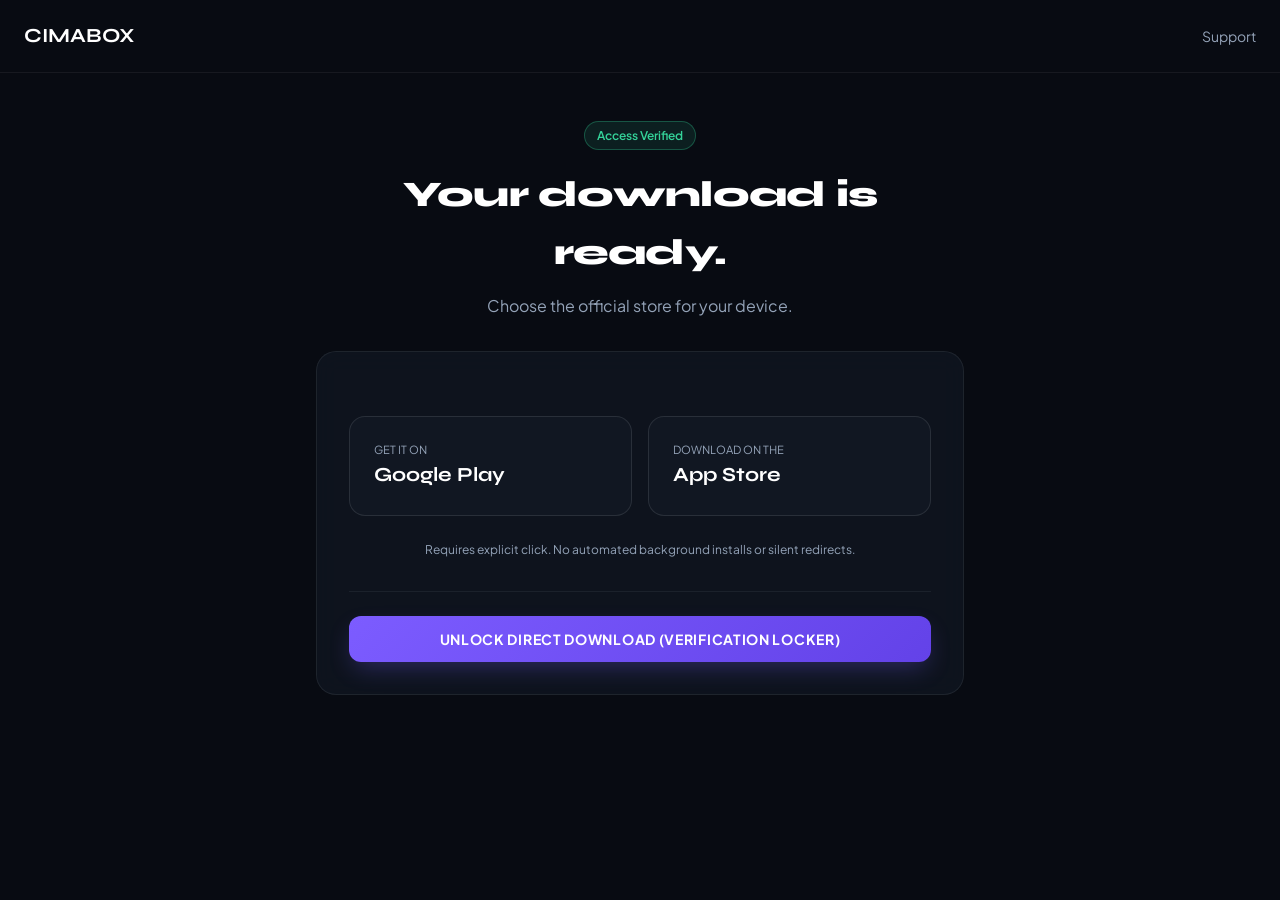
==== download.html @ 3f3d7cf7 "feat: initialize CIMA CLOUD website project Set up the core project structure, including React with " ====
<!DOCTYPE html>
<html lang="en">
<head>
  <meta charset="UTF-8">
  <meta name="viewport" content="width=device-width, initial-scale=1.0">
  <title>Download CIMABOX — Google Play &amp; App Store</title>
  <meta name="description" content="Your download is ready. Install CIMABOX directly from Google Play or the Apple App Store for mobile streaming.">
  <link rel="canonical" href="https://cimabox.com/download">

  <!-- Open Graph / Facebook -->
  <meta property="og:type" content="website">
  <meta property="og:url" content="https://cimabox.com/download">
  <meta property="og:title" content="Download CIMABOX — Google Play &amp; App Store">
  <meta property="og:description" content="Your download is ready. Install CIMABOX directly from Google Play or the Apple App Store for mobile streaming.">
  <meta property="og:image" content="https://cimabox.com/assets/images/cima_hero_phone_1790544231676.jpg">
  <meta property="og:site_name" content="CIMABOX">

  <!-- Twitter / X -->
  <meta name="twitter:card" content="summary_large_image">
  <meta name="twitter:url" content="https://cimabox.com/download">
  <meta name="twitter:title" content="Download CIMABOX — Google Play &amp; App Store">
  <meta name="twitter:description" content="Your download is ready. Install CIMABOX directly from Google Play or the Apple App Store for mobile streaming.">
  <meta name="twitter:image" content="https://cimabox.com/assets/images/cima_hero_phone_1790544231676.jpg">

  <!-- Schema.org SoftwareApplication JSON-LD -->
  <script type="application/ld+json">
  {
    "@context": "https://schema.org",
    "@type": "SoftwareApplication",
    "name": "CIMABOX",
    "operatingSystem": "Android, iOS",
    "applicationCategory": "EntertainmentApplication",
    "offers": {
      "@type": "Offer",
      "price": "0",
      "priceCurrency": "USD"
    }
  }
  </script>
  <link rel="stylesheet" href="/assets/styles.css">
  <link rel="preconnect" href="https://fonts.googleapis.com">
  <link rel="preconnect" href="https://fonts.gstatic.com" crossorigin>
  <link href="https://fonts.googleapis.com/css2?family=Plus+Jakarta+Sans:wght@400;500;600;700&family=Syne:wght@600;700;800&display=swap" rel="stylesheet">
  <script src="/assets/config.js"></script>
  <style>
    .page-wrapper { max-width: 680px; margin: 3rem auto; padding: 0 1rem; text-align: center; }
    .store-grid { display: flex; flex-direction: column; gap: 1rem; margin-top: 2rem; }
    @media (min-width: 640px) { .store-grid { flex-direction: row; } }
    .store-card { flex: 1; padding: 1.5rem; background: #111722; border: 1px solid rgba(255,255,255,0.1); border-radius: 1rem; text-align: left; transition: all 0.2s; cursor: pointer; }
    .store-card:hover { background: #161D2B; border-color: rgba(124, 92, 255, 0.4); transform: translateY(-2px); }
    .store-card.recommended { border: 2px solid #7C5CFF; background: linear-gradient(135deg, #161D2B 0%, #1E273A 100%); }
    .badge-rec { font-size: 0.75rem; color: #A78BFA; font-weight: 600; margin-bottom: 0.5rem; display: block; }
    /* Modal styles */
    .modal-overlay { display: none; position: fixed; inset: 0; background: rgba(0, 0, 0, 0.85); backdrop-filter: blur(8px); z-index: 9999; align-items: center; justify-content: center; padding: 1rem; }
    .modal-overlay.active { display: flex; }
    .modal-box { background: #111722; border: 1px solid rgba(255,255,255,0.15); border-radius: 1.25rem; max-width: 500px; width: 100%; padding: 2rem; box-shadow: 0 25px 50px -12px rgba(124, 92, 255, 0.25); text-align: left; }
    .notice-step { display: flex; align-items: center; gap: 0.75rem; padding: 0.75rem; background: rgba(255,255,255,0.03); border: 1px solid rgba(255,255,255,0.06); border-radius: 0.75rem; margin-bottom: 0.5rem; font-size: 0.8125rem; }
    .notice-num { width: 24px; height: 24px; border-radius: 6px; background: rgba(124,92,255,0.2); color: #A78BFA; display: flex; align-items: center; justify-content: center; font-weight: 700; font-size: 0.75rem; flex-shrink: 0; }
  </style>
</head>
<body>
  <header style="padding: 1.25rem 1.5rem; border-bottom: 1px solid rgba(255,255,255,0.06); display: flex; justify-content: space-between; align-items: center;">
    <a href="/" style="font-family: 'Syne', sans-serif; font-weight: 700; font-size: 1.25rem; color: #FFFFFF;">CIMABOX</a>
    <a href="/support" style="font-size: 0.875rem; color: #94A3B8;">Support</a>
  </header>

  <main class="page-wrapper">
    <div style="margin-bottom: 2rem;">
      <span style="display: inline-block; padding: 0.25rem 0.75rem; border-radius: 9999px; background: rgba(52, 211, 153, 0.1); border: 1px solid rgba(52, 211, 153, 0.3); color: #34D399; font-size: 0.75rem; font-weight: 600; margin-bottom: 1rem;">
        Access Verified
      </span>
      <h1 style="font-size: 2.25rem; font-weight: 800; margin-bottom: 0.75rem;">Your download is ready.</h1>
      <p style="color: #94A3B8; font-size: 1rem;">Choose the official store for your device.</p>
    </div>

    <div class="glass-card" style="padding: 2rem;">
      <div id="storeContainer" class="store-grid">
        <!-- Rendered dynamically by device script -->
      </div>
      <p style="font-size: 0.75rem; color: #94A3B8; margin-top: 1.5rem;">
        Requires explicit click. No automated background installs or silent redirects.
      </p>

      <div style="margin-top: 2rem; padding-top: 1.5rem; border-top: 1px solid rgba(255,255,255,0.06);">
        <button onclick="showAdvanceNoticeModal()" class="btn-primary" style="width: 100%; padding: 0.875rem; font-size: 0.875rem; font-weight: 700; cursor: pointer;">
          UNLOCK DIRECT DOWNLOAD (VERIFICATION LOCKER)
        </button>
      </div>
    </div>
  </main>

  <!-- Advance Notice Modal -->
  <div id="noticeModal" class="modal-overlay">
    <div class="modal-box">
      <div style="display: flex; align-items: center; justify-content: space-between; margin-bottom: 1.25rem;">
        <div style="display: flex; align-items: center; gap: 0.75rem;">
          <div style="width: 40px; height: 40px; border-radius: 10px; background: rgba(124,92,255,0.2); border: 1px solid rgba(124,92,255,0.4); display: flex; align-items: center; justify-content: center; color: #A78BFA; font-weight: 800;">
            ✓
          </div>
          <div>
            <span style="font-size: 0.7rem; color: #A78BFA; font-weight: 700; text-transform: uppercase;">Advance Notice</span>
            <h2 style="font-family: 'Syne', sans-serif; font-size: 1.25rem; font-weight: 700; color: #FFF; margin: 0;">Verification Notice Before Download</h2>
          </div>
        </div>
        <button onclick="closeAdvanceNoticeModal()" style="background: none; border: none; color: #94A3B8; font-size: 1.5rem; cursor: pointer; padding: 0.25rem;">&times;</button>
      </div>

      <div style="background: rgba(8,11,18,0.8); border: 1px solid rgba(255,255,255,0.08); border-radius: 0.75rem; padding: 1rem; margin-bottom: 1rem; font-size: 0.875rem; color: #CBD5E1; line-height: 1.5;">
        To provide <strong>CIMABOX</strong> completely free and prevent automated bots, an official sponsor verification step will be displayed next.
        <div style="margin-top: 0.5rem; font-size: 0.75rem; color: #94A3B8;">
          OGAds recommends giving users advance notice before displaying the locker so you know exactly what to expect.
        </div>
      </div>

      <div style="margin-bottom: 1rem;">
        <div class="notice-step">
          <div class="notice-num">1</div>
          <div><strong style="color: #FFF;">Open Verification: </strong><span style="color: #94A3B8;">Click proceed to view eligible free sponsor activities.</span></div>
        </div>
        <div class="notice-step">
          <div class="notice-num">2</div>
          <div><strong style="color: #FFF;">Complete 1 Task: </strong><span style="color: #94A3B8;">Install a free app or answer a quick survey (takes ~30-60s).</span></div>
        </div>
        <div class="notice-step">
          <div class="notice-num" style="background: rgba(52,211,153,0.2); color: #34D399;">3</div>
          <div><strong style="color: #FFF;">Instant Unlock: </strong><span style="color: #94A3B8;">Your official high-speed download link starts immediately.</span></div>
        </div>
      </div>

      <div style="display: flex; gap: 0.75rem; margin-top: 1.5rem;">
        <button onclick="proceedToLocker()" class="btn-primary" style="flex: 1; padding: 0.875rem; font-size: 0.875rem; font-weight: 700; cursor: pointer;">
          I UNDERSTAND — PROCEED TO VERIFICATION
        </button>
        <button onclick="closeAdvanceNoticeModal()" style="padding: 0.875rem 1rem; background: rgba(255,255,255,0.05); border: 1px solid rgba(255,255,255,0.1); border-radius: 0.75rem; color: #CBD5E1; font-size: 0.8125rem; cursor: pointer;">
          Cancel
        </button>
      </div>
    </div>
  </div>

  <script>
    const ua = navigator.userAgent || '';
    const isAndroid = /android/i.test(ua);
    const isIos = /iPad|iPhone|iPod/.test(ua) || (navigator.maxTouchPoints && navigator.maxTouchPoints > 1);

    function createGooglePlayCard(rec) {
      return `
        <div class="store-card ${rec ? 'recommended' : ''}" onclick="goToStore('google_play')">
          ${rec ? '<span class="badge-rec">✓ Recommended for Android</span>' : ''}
          <div style="font-size: 0.7rem; color: #94A3B8; text-transform: uppercase;">GET IT ON</div>
          <div style="font-family: 'Syne', sans-serif; font-size: 1.25rem; font-weight: 700; color: #FFF;">Google Play</div>
        </div>
      `;
    }

    function createAppStoreCard(rec) {
      return `
        <div class="store-card ${rec ? 'recommended' : ''}" onclick="goToStore('app_store')">
          ${rec ? '<span class="badge-rec">✓ Recommended for iOS</span>' : ''}
          <div style="font-size: 0.7rem; color: #94A3B8; text-transform: uppercase;">DOWNLOAD ON THE</div>
          <div style="font-family: 'Syne', sans-serif; font-size: 1.25rem; font-weight: 700; color: #FFF;">App Store</div>
        </div>
      `;
    }

    const container = document.getElementById('storeContainer');
    if (isIos) {
      container.innerHTML = createAppStoreCard(true) + createGooglePlayCard(false);
    } else if (isAndroid) {
      container.innerHTML = createGooglePlayCard(true) + createAppStoreCard(false);
    } else {
      container.innerHTML = createGooglePlayCard(false) + createAppStoreCard(false);
    }

    function showAdvanceNoticeModal() {
      document.getElementById('noticeModal').classList.add('active');
    }

    function closeAdvanceNoticeModal() {
      document.getElementById('noticeModal').classList.remove('active');
    }

    function proceedToLocker() {
      const url = (window.CIMA_CONFIG && window.CIMA_CONFIG.ogadsLockerUrl) || 'https://appcomplete.org/cl/i/m5np5m';
      window.location.href = url;
    }

    function goToStore(platform) {
      const url = platform === 'google_play' ? window.CIMA_CONFIG.googlePlayUrl : window.CIMA_CONFIG.appStoreUrl;
      if (url && url.trim() !== '') {
        window.location.href = url;
      } else {
        // Show advance notice modal to offer verification unlock path
        showAdvanceNoticeModal();
      }
    }
  </script>
</body>
</html>
---- assets/styles.css ----
/**
 * CIMABOX — Production Dark Stylesheet
 */

:root {
  --bg-base: #080B12;
  --surface-1: #111722;
  --surface-2: #151C28;
  --surface-3: #1E2738;
  --accent: #7C5CFF;
  --accent-light: #A78BFA;
  --text-main: #F1F5F9;
  --text-muted: #94A3B8;
  --font-family: 'Plus Jakarta Sans', system-ui, -apple-system, sans-serif;
  --font-display: 'Syne', 'Plus Jakarta Sans', system-ui, sans-serif;
}

* {
  box-sizing: border-box;
  margin: 0;
  padding: 0;
}

body {
  background-color: var(--bg-base);
  color: var(--text-main);
  font-family: var(--font-family);
  line-height: 1.6;
  -webkit-font-smoothing: antialiased;
  overflow-x: hidden;
}

h1, h2, h3, h4 {
  font-family: var(--font-display);
  letter-spacing: -0.02em;
  color: #FFFFFF;
}

a {
  color: inherit;
  text-decoration: none;
}

button {
  cursor: pointer;
  border: none;
  background: none;
  font-family: inherit;
}

.container {
  width: 100%;
  max-width: 1200px;
  margin: 0 auto;
  padding: 0 1.5rem;
}

.btn-primary {
  display: inline-flex;
  align-items: center;
  justify-content: center;
  gap: 0.5rem;
  background: linear-gradient(135deg, #7C5CFF 0%, #6342E8 100%);
  color: #FFFFFF;
  font-size: 0.875rem;
  font-weight: 600;
  text-transform: uppercase;
  letter-spacing: 0.05em;
  padding: 0.875rem 1.75rem;
  border-radius: 0.75rem;
  box-shadow: 0 10px 25px -5px rgba(124, 92, 255, 0.3);
  transition: all 0.2s ease;
}

.btn-primary:hover {
  filter: brightness(1.1);
  transform: translateY(-1px);
}

.btn-secondary {
  display: inline-flex;
  align-items: center;
  justify-content: center;
  gap: 0.5rem;
  background: rgba(255, 255, 255, 0.04);
  border: 1px solid rgba(255, 255, 255, 0.12);
  color: #F1F5F9;
  font-size: 0.875rem;
  font-weight: 500;
  padding: 0.875rem 1.75rem;
  border-radius: 0.75rem;
  transition: all 0.2s ease;
}

.btn-secondary:hover {
  background: rgba(255, 255, 255, 0.08);
  border-color: rgba(255, 255, 255, 0.25);
}

.glass-card {
  background: rgba(17, 23, 34, 0.75);
  backdrop-filter: blur(12px);
  border: 1px solid rgba(255, 255, 255, 0.07);
  border-radius: 1.25rem;
}

.violet-glow {
  background: radial-gradient(circle at 50% 50%, rgba(124, 92, 255, 0.18) 0%, rgba(8, 11, 18, 0) 70%);
}
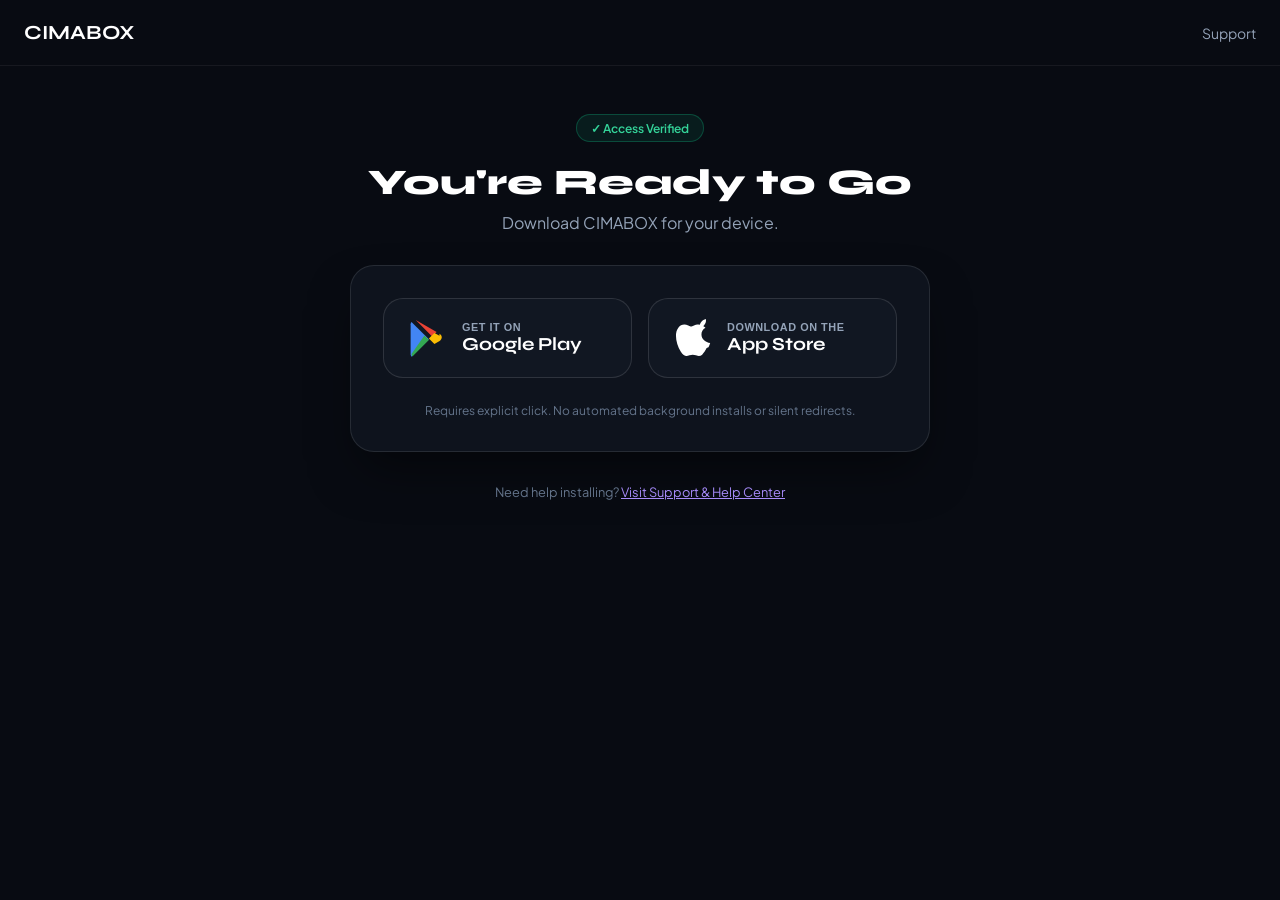
==== commit 0a8bcb9a: "refactor: migrate domain to .online and simplify app navigation - Updated site domain to cimabox.onl" ====
--- a/download.html
+++ b/download.html
@@ -3,24 +3,24 @@
 <head>
   <meta charset="UTF-8">
   <meta name="viewport" content="width=device-width, initial-scale=1.0">
-  <title>Download CIMABOX — Google Play &amp; App Store</title>
-  <meta name="description" content="Your download is ready. Install CIMABOX directly from Google Play or the Apple App Store for mobile streaming.">
-  <link rel="canonical" href="https://cimabox.com/download">
+  <title>You're Ready to Go — Download CIMABOX</title>
+  <meta name="description" content="Download CIMABOX for your device. Choose Google Play for Android or the App Store for iPhone to install the official app.">
+  <link rel="canonical" href="https://cimabox.online/download">
 
   <!-- Open Graph / Facebook -->
   <meta property="og:type" content="website">
-  <meta property="og:url" content="https://cimabox.com/download">
-  <meta property="og:title" content="Download CIMABOX — Google Play &amp; App Store">
-  <meta property="og:description" content="Your download is ready. Install CIMABOX directly from Google Play or the Apple App Store for mobile streaming.">
-  <meta property="og:image" content="https://cimabox.com/assets/images/cima_hero_phone_1790544231676.jpg">
+  <meta property="og:url" content="https://cimabox.online/download">
+  <meta property="og:title" content="You're Ready to Go — Download CIMABOX">
+  <meta property="og:description" content="Download CIMABOX for your device. Choose Google Play for Android or the App Store for iPhone to install the official app.">
+  <meta property="og:image" content="https://cimabox.online/assets/images/cima_hero_phone_1790544231676.jpg">
   <meta property="og:site_name" content="CIMABOX">
 
   <!-- Twitter / X -->
   <meta name="twitter:card" content="summary_large_image">
-  <meta name="twitter:url" content="https://cimabox.com/download">
-  <meta name="twitter:title" content="Download CIMABOX — Google Play &amp; App Store">
-  <meta name="twitter:description" content="Your download is ready. Install CIMABOX directly from Google Play or the Apple App Store for mobile streaming.">
-  <meta name="twitter:image" content="https://cimabox.com/assets/images/cima_hero_phone_1790544231676.jpg">
+  <meta name="twitter:url" content="https://cimabox.online/download">
+  <meta name="twitter:title" content="You're Ready to Go — Download CIMABOX">
+  <meta name="twitter:description" content="Download CIMABOX for your device. Choose Google Play for Android or the App Store for iPhone to install the official app.">
+  <meta name="twitter:image" content="https://cimabox.online/assets/images/cima_hero_phone_1790544231676.jpg">
 
   <!-- Schema.org SoftwareApplication JSON-LD -->
   <script type="application/ld+json">
@@ -37,25 +37,132 @@
     }
   }
   </script>
-  <link rel="stylesheet" href="/assets/styles.css">
+
   <link rel="preconnect" href="https://fonts.googleapis.com">
   <link rel="preconnect" href="https://fonts.gstatic.com" crossorigin>
   <link href="https://fonts.googleapis.com/css2?family=Plus+Jakarta+Sans:wght@400;500;600;700&family=Syne:wght@600;700;800&display=swap" rel="stylesheet">
   <script src="/assets/config.js"></script>
+
   <style>
-    .page-wrapper { max-width: 680px; margin: 3rem auto; padding: 0 1rem; text-align: center; }
-    .store-grid { display: flex; flex-direction: column; gap: 1rem; margin-top: 2rem; }
-    @media (min-width: 640px) { .store-grid { flex-direction: row; } }
-    .store-card { flex: 1; padding: 1.5rem; background: #111722; border: 1px solid rgba(255,255,255,0.1); border-radius: 1rem; text-align: left; transition: all 0.2s; cursor: pointer; }
-    .store-card:hover { background: #161D2B; border-color: rgba(124, 92, 255, 0.4); transform: translateY(-2px); }
-    .store-card.recommended { border: 2px solid #7C5CFF; background: linear-gradient(135deg, #161D2B 0%, #1E273A 100%); }
-    .badge-rec { font-size: 0.75rem; color: #A78BFA; font-weight: 600; margin-bottom: 0.5rem; display: block; }
-    /* Modal styles */
-    .modal-overlay { display: none; position: fixed; inset: 0; background: rgba(0, 0, 0, 0.85); backdrop-filter: blur(8px); z-index: 9999; align-items: center; justify-content: center; padding: 1rem; }
-    .modal-overlay.active { display: flex; }
-    .modal-box { background: #111722; border: 1px solid rgba(255,255,255,0.15); border-radius: 1.25rem; max-width: 500px; width: 100%; padding: 2rem; box-shadow: 0 25px 50px -12px rgba(124, 92, 255, 0.25); text-align: left; }
-    .notice-step { display: flex; align-items: center; gap: 0.75rem; padding: 0.75rem; background: rgba(255,255,255,0.03); border: 1px solid rgba(255,255,255,0.06); border-radius: 0.75rem; margin-bottom: 0.5rem; font-size: 0.8125rem; }
-    .notice-num { width: 24px; height: 24px; border-radius: 6px; background: rgba(124,92,255,0.2); color: #A78BFA; display: flex; align-items: center; justify-content: center; font-weight: 700; font-size: 0.75rem; flex-shrink: 0; }
+    * { box-sizing: border-box; margin: 0; padding: 0; }
+    body {
+      background-color: #080B12;
+      color: #F8FAFC;
+      font-family: 'Plus Jakarta Sans', sans-serif;
+      min-height: 100vh;
+      display: flex;
+      flex-direction: column;
+      position: relative;
+    }
+    a { color: inherit; text-decoration: none; }
+    .page-wrapper {
+      max-width: 620px;
+      margin: 3rem auto 4rem;
+      padding: 0 1.25rem;
+      width: 100%;
+      text-align: center;
+    }
+    .verified-badge {
+      display: inline-flex;
+      align-items: center;
+      gap: 0.5rem;
+      padding: 0.35rem 0.85rem;
+      border-radius: 9999px;
+      background: rgba(16, 185, 129, 0.1);
+      border: 1px solid rgba(16, 185, 129, 0.3);
+      color: #34D399;
+      font-size: 0.75rem;
+      font-weight: 600;
+      margin-bottom: 1.25rem;
+    }
+    h1 {
+      font-family: 'Syne', sans-serif;
+      font-size: 2.25rem;
+      font-weight: 800;
+      color: #FFFFFF;
+      margin-bottom: 0.5rem;
+      line-height: 1.15;
+    }
+    .subhead {
+      color: #94A3B8;
+      font-size: 1rem;
+      margin-bottom: 2rem;
+    }
+    .card {
+      background: rgba(17, 23, 34, 0.75);
+      border: 1px solid rgba(255, 255, 255, 0.1);
+      border-radius: 1.5rem;
+      padding: 2rem;
+      box-shadow: 0 25px 50px -12px rgba(0, 0, 0, 0.5);
+    }
+    .store-grid {
+      display: flex;
+      flex-direction: column;
+      gap: 1rem;
+    }
+    @media (min-width: 580px) {
+      .store-grid { flex-direction: row; }
+    }
+    .store-btn {
+      flex: 1;
+      padding: 1.25rem 1.5rem;
+      background: #111722;
+      border: 1px solid rgba(255, 255, 255, 0.12);
+      border-radius: 1.25rem;
+      text-align: left;
+      cursor: pointer;
+      display: flex;
+      align-items: center;
+      gap: 1rem;
+      transition: all 0.2s ease;
+      color: #FFFFFF;
+    }
+    .store-btn:hover {
+      background: #161D2B;
+      border-color: rgba(124, 92, 255, 0.4);
+      transform: translateY(-2px);
+    }
+    .store-btn.recommended {
+      border: 2px solid #7C5CFF;
+      background: linear-gradient(135deg, #161D2B 0%, #1E273A 100%);
+      box-shadow: 0 10px 25px rgba(124, 92, 255, 0.25);
+    }
+    .store-icon {
+      width: 38px;
+      height: 38px;
+      flex-shrink: 0;
+    }
+    .store-label {
+      font-size: 0.68rem;
+      font-weight: 600;
+      text-transform: uppercase;
+      letter-spacing: 0.05em;
+      color: #94A3B8;
+      display: block;
+    }
+    .store-name {
+      font-family: 'Syne', sans-serif;
+      font-size: 1.15rem;
+      font-weight: 700;
+      color: #FFFFFF;
+    }
+    .notice-text {
+      font-size: 0.75rem;
+      color: #64748B;
+      margin-top: 1.5rem;
+      line-height: 1.45;
+    }
+    .status-alert {
+      display: none;
+      margin-top: 1.25rem;
+      padding: 1rem;
+      background: rgba(124, 92, 255, 0.1);
+      border: 1px solid rgba(124, 92, 255, 0.25);
+      border-radius: 1rem;
+      font-size: 0.825rem;
+      color: #CBD5E1;
+      text-align: left;
+    }
   </style>
 </head>
 <body>
@@ -65,134 +172,84 @@
   </header>
 
   <main class="page-wrapper">
-    <div style="margin-bottom: 2rem;">
-      <span style="display: inline-block; padding: 0.25rem 0.75rem; border-radius: 9999px; background: rgba(52, 211, 153, 0.1); border: 1px solid rgba(52, 211, 153, 0.3); color: #34D399; font-size: 0.75rem; font-weight: 600; margin-bottom: 1rem;">
-        Access Verified
-      </span>
-      <h1 style="font-size: 2.25rem; font-weight: 800; margin-bottom: 0.75rem;">Your download is ready.</h1>
-      <p style="color: #94A3B8; font-size: 1rem;">Choose the official store for your device.</p>
+    <div class="verified-badge">
+      <span>✓ Access Verified</span>
     </div>
 
-    <div class="glass-card" style="padding: 2rem;">
-      <div id="storeContainer" class="store-grid">
-        <!-- Rendered dynamically by device script -->
+    <h1>You're Ready to Go</h1>
+    <p class="subhead">Download CIMABOX for your device.</p>
+
+    <div class="card">
+      <div id="storeGrid" class="store-grid">
+        <!-- Google Play -->
+        <button id="googlePlayBtn" class="store-btn" onclick="handleStoreClick('google_play')">
+          <svg class="store-icon" viewBox="0 0 512 512" xmlns="http://www.w3.org/2000/svg">
+            <path d="M325.3 234.3L104.6 13l280.8 161.2-60.1 60.1z" fill="#ea4335"/>
+            <path d="M47 38.8l234.4 234.4L47 507.6c-7.3-8.8-11.8-20.2-11.8-32.8V71.6c0-12.6 4.5-24 11.8-32.8z" fill="#4285f4"/>
+            <path d="M47 473.2c0 12.6 4.5 24 11.8 32.8l222.6-222.6-60.1-60.1L47 473.2z" fill="#34a853"/>
+            <path d="M424.3 227.1L355.6 187l-74.2 74.2 74.2 74.2 70.4-40.4c17.8-10.2 28.8-28.7 28.8-49s-11.1-38.7-30.5-48.9z" fill="#fbbc04"/>
+          </svg>
+          <div>
+            <span class="store-label">GET IT ON</span>
+            <div class="store-name">Google Play</div>
+          </div>
+        </button>
+
+        <!-- App Store -->
+        <button id="appStoreBtn" class="store-btn" onclick="handleStoreClick('app_store')">
+          <svg class="store-icon" viewBox="0 0 170 170" fill="#FFFFFF" xmlns="http://www.w3.org/2000/svg">
+            <path d="M150.37 130.25c-2.45 5.66-5.35 10.87-8.71 15.66-4.58 6.53-8.33 11.05-11.22 13.56-4.48 4.12-9.28 6.23-14.42 6.35-3.69 0-8.14-1.05-13.32-3.18-5.19-2.12-9.97-3.17-14.34-3.17-4.58 0-9.49 1.05-14.75 3.17-5.26 2.13-9.5 3.24-12.74 3.35-4.35.13-9.16-1.9-14.42-6.08-3.69-3.08-7.7-7.94-12.04-14.59-6.3-9.69-11.39-20.91-15.28-33.68-3.89-12.76-5.83-25.07-5.83-36.93 0-14.28 3.52-26.23 10.56-35.85 7.04-9.62 16.03-14.48 26.97-14.59 5.65 0 11.55 1.54 17.7 4.62 6.15 3.08 10.3 4.67 12.45 4.77 1.84 0 6.13-1.64 12.87-4.92 6.74-3.28 12.79-4.7 18.15-4.26 13.9.78 24.97 5.66 33.21 14.65-12.18 7.37-18.15 17.52-17.91 30.45.24 10.15 4.15 18.77 11.72 25.86 7.57 7.09 16.71 11.13 27.42 12.13-2.22 6.72-4.8 13.06-7.74 19.03zM119.22 33.02c0-7.39 2.65-14.28 7.95-20.67 5.3-6.39 11.89-10.42 19.78-12.09.43 2.17.65 4.35.65 6.52 0 7.39-2.76 14.42-8.29 21.09-5.53 6.67-12.19 10.58-19.98 11.74-.07-2.17-.11-4.37-.11-6.59z"/>
+          </svg>
+          <div>
+            <span class="store-label">DOWNLOAD ON THE</span>
+            <div class="store-name">App Store</div>
+          </div>
+        </button>
       </div>
-      <p style="font-size: 0.75rem; color: #94A3B8; margin-top: 1.5rem;">
+
+      <div id="statusAlert" class="status-alert"></div>
+
+      <p class="notice-text">
         Requires explicit click. No automated background installs or silent redirects.
       </p>
-
-      <div style="margin-top: 2rem; padding-top: 1.5rem; border-top: 1px solid rgba(255,255,255,0.06);">
-        <button onclick="showAdvanceNoticeModal()" class="btn-primary" style="width: 100%; padding: 0.875rem; font-size: 0.875rem; font-weight: 700; cursor: pointer;">
-          UNLOCK DIRECT DOWNLOAD (VERIFICATION LOCKER)
-        </button>
-      </div>
+    </div>
+
+    <div style="margin-top: 2rem; font-size: 0.8rem; color: #64748B;">
+      <span>Need help installing? </span>
+      <a href="/support" style="color: #A78BFA; text-decoration: underline;">Visit Support &amp; Help Center</a>
     </div>
   </main>
 
-  <!-- Advance Notice Modal -->
-  <div id="noticeModal" class="modal-overlay">
-    <div class="modal-box">
-      <div style="display: flex; align-items: center; justify-content: space-between; margin-bottom: 1.25rem;">
-        <div style="display: flex; align-items: center; gap: 0.75rem;">
-          <div style="width: 40px; height: 40px; border-radius: 10px; background: rgba(124,92,255,0.2); border: 1px solid rgba(124,92,255,0.4); display: flex; align-items: center; justify-content: center; color: #A78BFA; font-weight: 800;">
-            ✓
-          </div>
-          <div>
-            <span style="font-size: 0.7rem; color: #A78BFA; font-weight: 700; text-transform: uppercase;">Advance Notice</span>
-            <h2 style="font-family: 'Syne', sans-serif; font-size: 1.25rem; font-weight: 700; color: #FFF; margin: 0;">Verification Notice Before Download</h2>
-          </div>
-        </div>
-        <button onclick="closeAdvanceNoticeModal()" style="background: none; border: none; color: #94A3B8; font-size: 1.5rem; cursor: pointer; padding: 0.25rem;">&times;</button>
-      </div>
-
-      <div style="background: rgba(8,11,18,0.8); border: 1px solid rgba(255,255,255,0.08); border-radius: 0.75rem; padding: 1rem; margin-bottom: 1rem; font-size: 0.875rem; color: #CBD5E1; line-height: 1.5;">
-        To provide <strong>CIMABOX</strong> completely free and prevent automated bots, an official sponsor verification step will be displayed next.
-        <div style="margin-top: 0.5rem; font-size: 0.75rem; color: #94A3B8;">
-          OGAds recommends giving users advance notice before displaying the locker so you know exactly what to expect.
-        </div>
-      </div>
-
-      <div style="margin-bottom: 1rem;">
-        <div class="notice-step">
-          <div class="notice-num">1</div>
-          <div><strong style="color: #FFF;">Open Verification: </strong><span style="color: #94A3B8;">Click proceed to view eligible free sponsor activities.</span></div>
-        </div>
-        <div class="notice-step">
-          <div class="notice-num">2</div>
-          <div><strong style="color: #FFF;">Complete 1 Task: </strong><span style="color: #94A3B8;">Install a free app or answer a quick survey (takes ~30-60s).</span></div>
-        </div>
-        <div class="notice-step">
-          <div class="notice-num" style="background: rgba(52,211,153,0.2); color: #34D399;">3</div>
-          <div><strong style="color: #FFF;">Instant Unlock: </strong><span style="color: #94A3B8;">Your official high-speed download link starts immediately.</span></div>
-        </div>
-      </div>
-
-      <div style="display: flex; gap: 0.75rem; margin-top: 1.5rem;">
-        <button onclick="proceedToLocker()" class="btn-primary" style="flex: 1; padding: 0.875rem; font-size: 0.875rem; font-weight: 700; cursor: pointer;">
-          I UNDERSTAND — PROCEED TO VERIFICATION
-        </button>
-        <button onclick="closeAdvanceNoticeModal()" style="padding: 0.875rem 1rem; background: rgba(255,255,255,0.05); border: 1px solid rgba(255,255,255,0.1); border-radius: 0.75rem; color: #CBD5E1; font-size: 0.8125rem; cursor: pointer;">
-          Cancel
-        </button>
-      </div>
-    </div>
-  </div>
-
   <script>
-    const ua = navigator.userAgent || '';
-    const isAndroid = /android/i.test(ua);
-    const isIos = /iPad|iPhone|iPod/.test(ua) || (navigator.maxTouchPoints && navigator.maxTouchPoints > 1);
-
-    function createGooglePlayCard(rec) {
-      return `
-        <div class="store-card ${rec ? 'recommended' : ''}" onclick="goToStore('google_play')">
-          ${rec ? '<span class="badge-rec">✓ Recommended for Android</span>' : ''}
-          <div style="font-size: 0.7rem; color: #94A3B8; text-transform: uppercase;">GET IT ON</div>
-          <div style="font-family: 'Syne', sans-serif; font-size: 1.25rem; font-weight: 700; color: #FFF;">Google Play</div>
-        </div>
-      `;
-    }
-
-    function createAppStoreCard(rec) {
-      return `
-        <div class="store-card ${rec ? 'recommended' : ''}" onclick="goToStore('app_store')">
-          ${rec ? '<span class="badge-rec">✓ Recommended for iOS</span>' : ''}
-          <div style="font-size: 0.7rem; color: #94A3B8; text-transform: uppercase;">DOWNLOAD ON THE</div>
-          <div style="font-family: 'Syne', sans-serif; font-size: 1.25rem; font-weight: 700; color: #FFF;">App Store</div>
-        </div>
-      `;
-    }
-
-    const container = document.getElementById('storeContainer');
-    if (isIos) {
-      container.innerHTML = createAppStoreCard(true) + createGooglePlayCard(false);
-    } else if (isAndroid) {
-      container.innerHTML = createGooglePlayCard(true) + createAppStoreCard(false);
-    } else {
-      container.innerHTML = createGooglePlayCard(false) + createAppStoreCard(false);
-    }
-
-    function showAdvanceNoticeModal() {
-      document.getElementById('noticeModal').classList.add('active');
-    }
-
-    function closeAdvanceNoticeModal() {
-      document.getElementById('noticeModal').classList.remove('active');
-    }
-
-    function proceedToLocker() {
-      const url = (window.CIMA_CONFIG && window.CIMA_CONFIG.ogadsLockerUrl) || 'https://appcomplete.org/cl/i/m5np5m';
-      window.location.href = url;
-    }
-
-    function goToStore(platform) {
-      const url = platform === 'google_play' ? window.CIMA_CONFIG.googlePlayUrl : window.CIMA_CONFIG.appStoreUrl;
-      if (url && url.trim() !== '') {
-        window.location.href = url;
-      } else {
-        // Show advance notice modal to offer verification unlock path
-        showAdvanceNoticeModal();
+    (function detectDevice() {
+      var ua = navigator.userAgent || '';
+      var isAndroid = /android/i.test(ua);
+      var isIos = /iPad|iPhone|iPod/.test(ua) || (navigator.maxTouchPoints > 1 && /Macintosh/.test(ua));
+
+      var gpBtn = document.getElementById('googlePlayBtn');
+      var asBtn = document.getElementById('appStoreBtn');
+
+      if (isAndroid && gpBtn) {
+        gpBtn.classList.add('recommended');
+      } else if (isIos && asBtn) {
+        asBtn.classList.add('recommended');
       }
+    })();
+
+    function handleStoreClick(platform) {
+      var cfg = window.CIMA_CONFIG || {};
+      var targetUrl = platform === 'google_play' ? cfg.googlePlayUrl : cfg.appStoreUrl;
+      var alertBox = document.getElementById('statusAlert');
+
+      if (!targetUrl || targetUrl.trim() === '') {
+        alertBox.style.display = 'block';
+        alertBox.innerHTML = platform === 'google_play'
+          ? '<strong>Notice:</strong> The official Google Play Store listing URL is currently being published by the owner. Please check back shortly or contact <a href="mailto:support@cimabox.online" style="color:#A78BFA;text-decoration:underline;">support@cimabox.online</a>.'
+          : '<strong>Notice:</strong> The official Apple App Store listing URL is currently being published by the owner. Please check back shortly or contact <a href="mailto:support@cimabox.online" style="color:#A78BFA;text-decoration:underline;">support@cimabox.online</a>.';
+        return;
+      }
+
+      window.location.href = targetUrl;
     }
   </script>
 </body>
